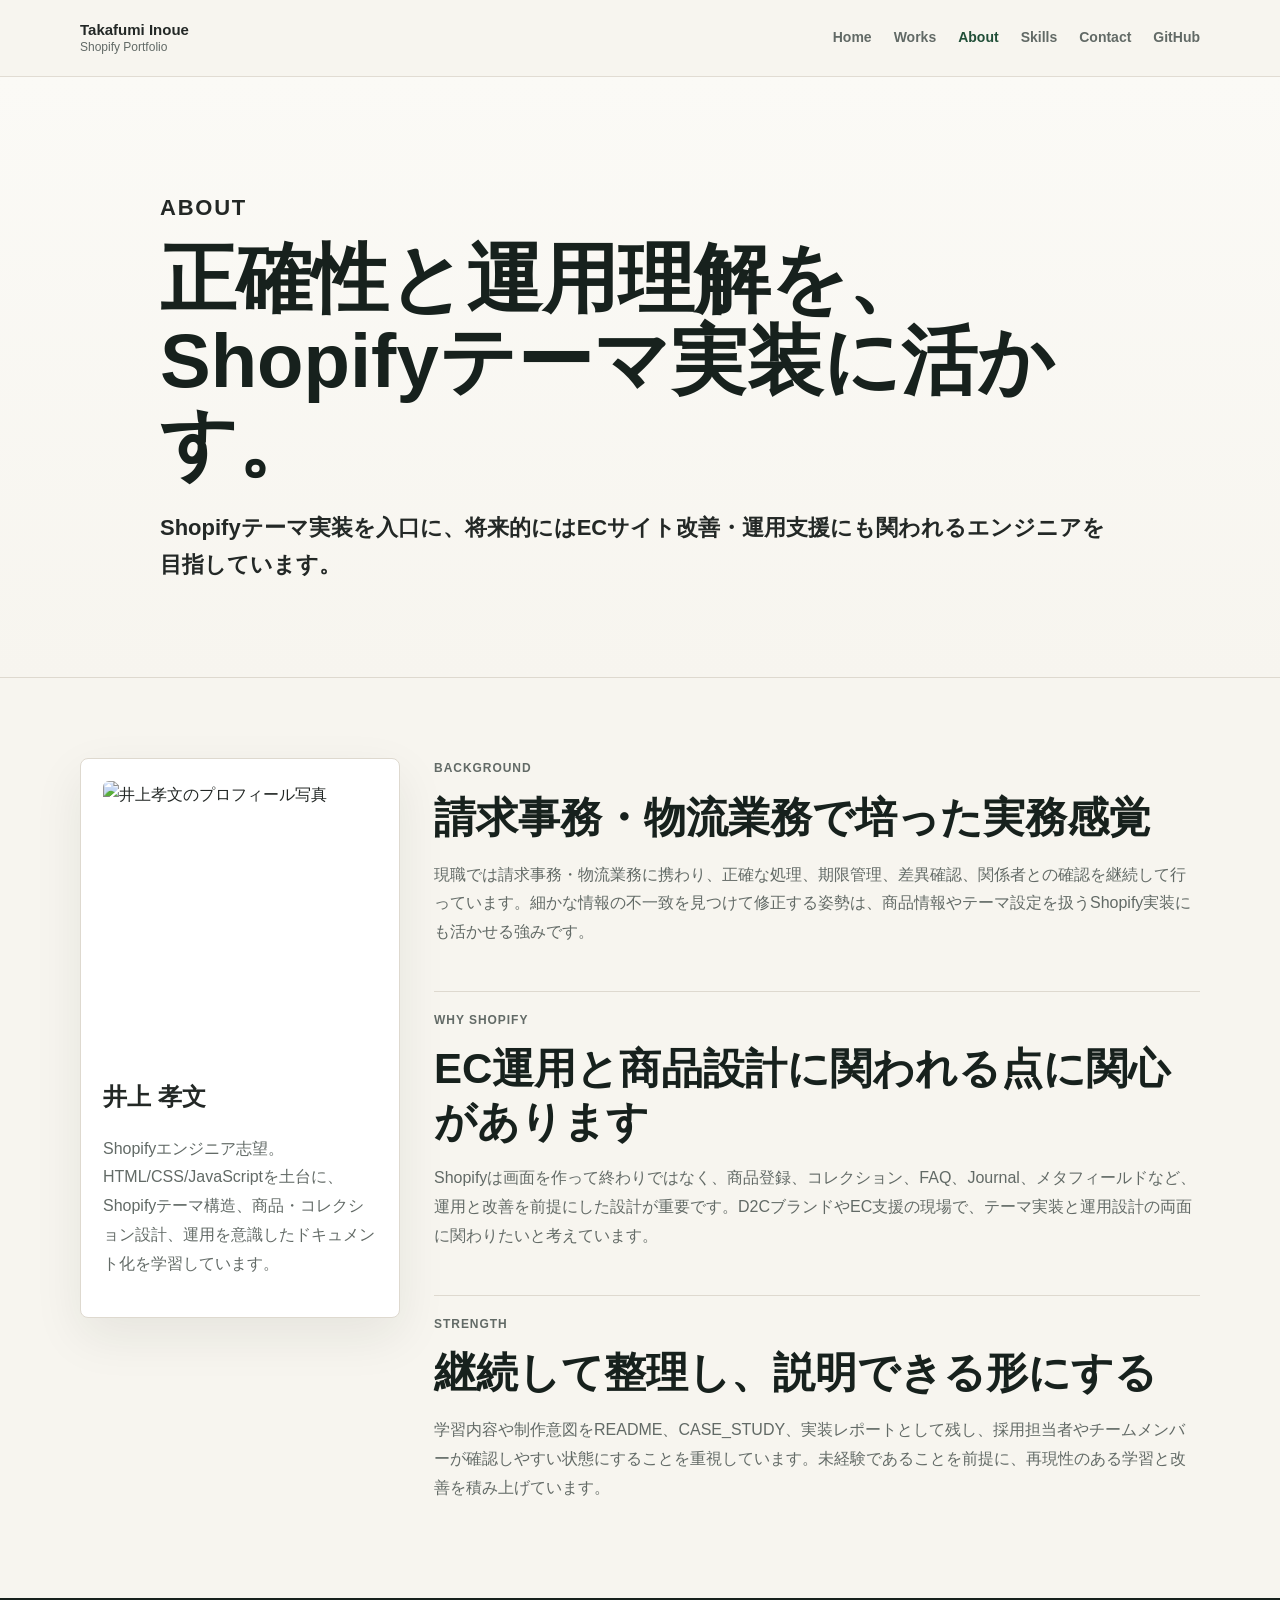
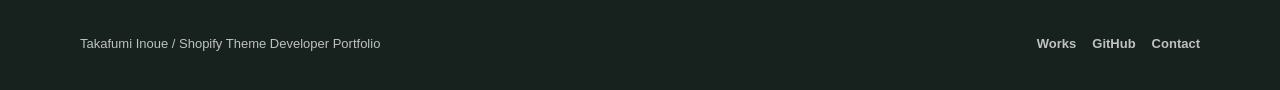
==== about.html @ 017310a5 "Renew portfolio for Shopify engineer career" ====
<!DOCTYPE html>
<html lang="ja">
<head>
  <meta charset="UTF-8">
  <meta name="viewport" content="width=device-width, initial-scale=1.0">
  <title>About | Takafumi Inoue / Shopify Portfolio</title>
  <meta name="description" content="Shopifyエンジニアを目指す井上孝文の経歴、強み、Shopifyを学ぶ理由を掲載しています。">
  <link rel="stylesheet" href="./css/reset.css">
  <link rel="stylesheet" href="./css/style.css">
</head>
<body>
  <header class="site-header">
    <div class="container header-inner">
      <a class="brand" href="./index.html"><span class="brand__name">Takafumi Inoue</span><span class="brand__label">Shopify Portfolio</span></a>
      <button class="nav-toggle" type="button" aria-controls="global-nav" aria-expanded="false"><span class="nav-toggle__line"></span><span class="nav-toggle__text">Menu</span></button>
      <nav class="global-nav" id="global-nav" aria-label="グローバルナビゲーション">
        <a href="./index.html">Home</a><a href="./index.html#works">Works</a><a href="./about.html" aria-current="page">About</a><a href="./skills.html">Skills</a><a href="./contact.html">Contact</a><a href="https://github.com/takafumi888/Portfolio" target="_blank" rel="noopener">GitHub</a>
      </nav>
    </div>
  </header>
  <main>
    <section class="page-hero">
      <div class="container">
        <p class="eyebrow">About</p>
        <h1>正確性と運用理解を、Shopifyテーマ実装に活かす。</h1>
        <p>Shopifyテーマ実装を入口に、将来的にはECサイト改善・運用支援にも関われるエンジニアを目指しています。</p>
      </div>
    </section>
    <section class="section">
      <div class="container about-layout">
        <div class="profile-card">
          <img src="./img/profile.jpeg" alt="井上孝文のプロフィール写真" loading="lazy">
          <h2>井上 孝文</h2>
          <p>Shopifyエンジニア志望。HTML/CSS/JavaScriptを土台に、Shopifyテーマ構造、商品・コレクション設計、運用を意識したドキュメント化を学習しています。</p>
        </div>
        <div class="story-list">
          <article>
            <p class="eyebrow">Background</p>
            <h2>請求事務・物流業務で培った実務感覚</h2>
            <p>現職では請求事務・物流業務に携わり、正確な処理、期限管理、差異確認、関係者との確認を継続して行っています。細かな情報の不一致を見つけて修正する姿勢は、商品情報やテーマ設定を扱うShopify実装にも活かせる強みです。</p>
          </article>
          <article>
            <p class="eyebrow">Why Shopify</p>
            <h2>EC運用と商品設計に関われる点に関心があります</h2>
            <p>Shopifyは画面を作って終わりではなく、商品登録、コレクション、FAQ、Journal、メタフィールドなど、運用と改善を前提にした設計が重要です。D2CブランドやEC支援の現場で、テーマ実装と運用設計の両面に関わりたいと考えています。</p>
          </article>
          <article>
            <p class="eyebrow">Strength</p>
            <h2>継続して整理し、説明できる形にする</h2>
            <p>学習内容や制作意図をREADME、CASE_STUDY、実装レポートとして残し、採用担当者やチームメンバーが確認しやすい状態にすることを重視しています。未経験であることを前提に、再現性のある学習と改善を積み上げています。</p>
          </article>
        </div>
      </div>
    </section>
  </main>
  <footer class="site-footer"><div class="container footer-inner"><p>Takafumi Inoue / Shopify Theme Developer Portfolio</p><nav><a href="./index.html#works">Works</a><a href="https://github.com/takafumi888/Portfolio" target="_blank" rel="noopener">GitHub</a><a href="./contact.html">Contact</a></nav></div></footer>
  <script src="./js/main.js"></script>
</body>
</html>
---- css/style.css ----
:root {
  --color-bg: #f7f5ef;
  --color-surface: #ffffff;
  --color-muted: #efede7;
  --color-border: #ded9cf;
  --color-text: #232826;
  --color-subtext: #626a66;
  --color-accent: #2f6f4e;
  --color-accent-dark: #214f38;
  --color-charcoal: #17211d;
  --shadow: 0 18px 50px rgba(23, 33, 29, 0.08);
}

* {
  box-sizing: border-box;
}

html {
  scroll-behavior: smooth;
}

body {
  margin: 0;
  background: var(--color-bg);
  color: var(--color-text);
  font-family: -apple-system, BlinkMacSystemFont, "Noto Sans JP", "Hiragino Kaku Gothic ProN", Meiryo, sans-serif;
  line-height: 1.8;
}

body.is-nav-open {
  overflow: hidden;
}

img {
  display: block;
  max-width: 100%;
}

a {
  color: inherit;
  text-decoration: none;
}

a:focus-visible,
button:focus-visible {
  outline: 3px solid rgba(47, 111, 78, 0.35);
  outline-offset: 4px;
}

code {
  display: inline-block;
  padding: 0.12em 0.48em;
  border-radius: 999px;
  background: #e6f0e8;
  color: var(--color-accent-dark);
  font-family: ui-monospace, SFMono-Regular, Menlo, Consolas, monospace;
  font-size: 0.92em;
}

.container {
  width: min(1120px, calc(100% - 40px));
  margin-inline: auto;
}

.site-header {
  position: sticky;
  top: 0;
  z-index: 20;
  border-bottom: 1px solid rgba(222, 217, 207, 0.88);
  background: rgba(247, 245, 239, 0.92);
  backdrop-filter: blur(14px);
}

.header-inner {
  display: flex;
  align-items: center;
  justify-content: space-between;
  min-height: 76px;
  gap: 24px;
}

.brand {
  display: grid;
  gap: 1px;
}

.brand__name {
  font-size: 15px;
  font-weight: 700;
  line-height: 1.2;
}

.brand__label {
  color: var(--color-subtext);
  font-size: 12px;
  line-height: 1.2;
}

.global-nav {
  display: flex;
  align-items: center;
  gap: 22px;
  color: var(--color-subtext);
  font-size: 14px;
  font-weight: 600;
}

.global-nav a {
  padding-block: 8px;
}

.global-nav a:hover,
.global-nav a[aria-current="page"] {
  color: var(--color-accent-dark);
}

.nav-toggle {
  display: none;
}

.hero {
  padding: 96px 0 80px;
}

.hero__inner,
.project-hero__inner,
.split {
  display: grid;
  grid-template-columns: minmax(0, 1.1fr) minmax(320px, 0.9fr);
  align-items: center;
  gap: 56px;
}

.hero h1,
.page-hero h1,
.project-hero h1 {
  margin: 0;
  color: var(--color-charcoal);
  font-size: clamp(40px, 7vw, 76px);
  line-height: 1.08;
  letter-spacing: 0;
}

.hero__lead,
.page-hero p,
.project-hero p {
  margin-top: 24px;
  color: var(--color-text);
  font-size: clamp(18px, 2vw, 22px);
  font-weight: 700;
  line-height: 1.7;
}

.hero__text {
  max-width: 720px;
  margin-top: 18px;
  color: var(--color-subtext);
}

.eyebrow {
  margin: 0 0 12px;
  color: var(--color-accent);
  font-size: 12px;
  font-weight: 800;
  letter-spacing: 0.08em;
  text-transform: uppercase;
}

.button-row {
  display: flex;
  flex-wrap: wrap;
  gap: 12px;
  margin-top: 30px;
}

.button {
  display: inline-flex;
  align-items: center;
  justify-content: center;
  min-height: 48px;
  padding: 12px 20px;
  border: 1px solid var(--color-accent);
  border-radius: 6px;
  font-size: 14px;
  font-weight: 700;
  line-height: 1.2;
}

.button--primary {
  background: var(--color-accent);
  color: #fff;
}

.button--primary:hover {
  background: var(--color-accent-dark);
}

.button--secondary {
  background: transparent;
  color: var(--color-accent-dark);
}

.button--secondary:hover {
  background: #e8f0ea;
}

.hero__panel,
.project-meta,
.profile-card,
.content-panel,
.skill-card,
.contact-card {
  border: 1px solid var(--color-border);
  border-radius: 8px;
  background: var(--color-surface);
  box-shadow: var(--shadow);
}

.hero__panel {
  padding: 28px;
}

.fact-list,
.project-meta,
.mini-meta {
  margin: 0;
}

.fact-list div,
.project-meta div,
.mini-meta div {
  display: grid;
  gap: 4px;
  padding: 18px 0;
  border-bottom: 1px solid var(--color-border);
}

.fact-list div:first-child,
.project-meta div:first-child {
  padding-top: 0;
}

.fact-list div:last-child,
.project-meta div:last-child,
.mini-meta div:last-child {
  padding-bottom: 0;
  border-bottom: 0;
}

dt {
  color: var(--color-subtext);
  font-size: 12px;
  font-weight: 800;
  letter-spacing: 0.06em;
  text-transform: uppercase;
}

dd {
  margin: 0;
  font-weight: 700;
  overflow-wrap: anywhere;
}

.section {
  padding: 80px 0;
}

.section--muted {
  background: var(--color-muted);
}

.section > .container {
  max-width: 1120px;
}

.section-heading {
  max-width: 720px;
  margin-bottom: 34px;
}

.section-heading h2,
.split h2,
.content-panel h2,
.skill-card h2,
.contact-cta h2,
.story-list h2 {
  margin: 0;
  color: var(--color-charcoal);
  font-size: clamp(28px, 4vw, 42px);
  line-height: 1.25;
  letter-spacing: 0;
}

.section-heading p,
.split p,
.content-panel p,
.story-list p {
  color: var(--color-subtext);
}

.work-grid {
  display: grid;
  grid-template-columns: repeat(3, minmax(0, 1fr));
  gap: 22px;
}

.work-card {
  display: flex;
  min-width: 0;
  flex-direction: column;
  overflow: hidden;
  border: 1px solid var(--color-border);
  border-radius: 8px;
  background: var(--color-surface);
  box-shadow: var(--shadow);
}

.work-card img {
  aspect-ratio: 4 / 3;
  width: 100%;
  object-fit: cover;
  background: var(--color-muted);
}

.work-card__body {
  display: flex;
  flex: 1;
  flex-direction: column;
  padding: 22px;
}

.tag {
  margin: 0 0 8px;
  color: var(--color-accent);
  font-size: 12px;
  font-weight: 800;
}

.work-card h3,
.focus-grid h3,
.skill-preview h3,
.contact-card span {
  margin: 0;
  color: var(--color-charcoal);
  font-size: 20px;
  line-height: 1.35;
}

.work-card p {
  color: var(--color-subtext);
}

.mini-meta {
  margin-top: auto;
  padding-top: 10px;
}

.mini-meta div {
  grid-template-columns: 92px 1fr;
  padding: 8px 0;
}

.tag-list {
  display: flex;
  flex-wrap: wrap;
  gap: 8px;
  margin-top: 16px;
}

.tag-list span {
  border: 1px solid #cfdcd2;
  border-radius: 999px;
  padding: 4px 10px;
  color: var(--color-accent-dark);
  font-size: 12px;
  font-weight: 700;
}

.card-actions {
  display: flex;
  gap: 12px;
  margin-top: 18px;
  padding-top: 18px;
  border-top: 1px solid var(--color-border);
}

.card-actions a,
.text-link {
  color: var(--color-accent-dark);
  font-weight: 800;
  text-decoration: underline;
  text-underline-offset: 4px;
}

.focus-grid,
.skill-preview,
.contact-grid {
  display: grid;
  grid-template-columns: repeat(3, minmax(0, 1fr));
  gap: 18px;
}

.focus-grid article,
.skill-preview div {
  min-width: 0;
  border: 1px solid var(--color-border);
  border-radius: 8px;
  background: var(--color-surface);
  padding: 22px;
}

.focus-grid p,
.skill-preview p {
  margin-bottom: 0;
  color: var(--color-subtext);
  overflow-wrap: anywhere;
}

.skills-overview .split {
  grid-template-columns: minmax(320px, 0.9fr) minmax(480px, 1.1fr);
  align-items: center;
}

.skills-overview .split > * {
  min-width: 0;
}

.skills-overview .skill-preview {
  width: 100%;
  max-width: 100%;
  grid-template-columns: repeat(2, minmax(220px, 1fr));
  align-items: stretch;
  gap: 20px;
}

.skills-overview .skill-preview div {
  display: grid;
  align-content: start;
  gap: 10px;
  min-height: 150px;
  padding: 24px;
}

.skills-overview .skill-preview h3 {
  font-size: 19px;
}

.skills-overview .skill-preview p {
  margin-top: 0;
  line-height: 1.7;
}

.page-hero,
.project-hero {
  padding: 88px 0 72px;
  border-bottom: 1px solid var(--color-border);
  background: linear-gradient(180deg, #fbfaf6 0%, var(--color-bg) 100%);
}

.page-hero .container {
  max-width: 960px;
}

.about-layout {
  display: grid;
  grid-template-columns: 320px minmax(0, 1fr);
  align-items: start;
  gap: 34px;
}

.profile-card {
  padding: 22px;
}

.profile-card img {
  aspect-ratio: 1 / 1;
  width: 100%;
  border-radius: 6px;
  object-fit: cover;
}

.profile-card h2 {
  margin: 20px 0 8px;
}

.profile-card p {
  color: var(--color-subtext);
}

.story-list {
  display: grid;
  gap: 18px;
}

.story-list article {
  border-bottom: 1px solid var(--color-border);
  padding-bottom: 28px;
}

.story-list article:last-child {
  border-bottom: 0;
  padding-bottom: 0;
}

.skill-grid,
.project-layout {
  display: grid;
  grid-template-columns: repeat(2, minmax(0, 1fr));
  gap: 20px;
}

.skill-card,
.content-panel {
  padding: 28px;
}

.check-list {
  display: grid;
  gap: 10px;
  margin: 18px 0 0;
  padding: 0;
  list-style: none;
}

.check-list li {
  position: relative;
  padding-left: 24px;
  color: var(--color-subtext);
}

.check-list li::before {
  position: absolute;
  top: 0.78em;
  left: 0;
  width: 8px;
  height: 8px;
  border-radius: 50%;
  background: var(--color-accent);
  content: "";
}

.project-meta {
  padding: 26px;
}

.project-meta a {
  color: var(--color-accent-dark);
  text-decoration: underline;
  text-underline-offset: 4px;
  overflow-wrap: anywhere;
}

.content-panel--wide {
  grid-column: 1 / -1;
}

.project-shot {
  width: 100%;
  max-height: 620px;
  border-radius: 6px;
  object-fit: cover;
  object-position: top;
  border: 1px solid var(--color-border);
  background: var(--color-muted);
}

.contact-grid {
  grid-template-columns: repeat(2, minmax(0, 1fr));
}

.contact-card {
  display: grid;
  gap: 8px;
  padding: 24px;
}

.contact-card:hover {
  border-color: rgba(47, 111, 78, 0.45);
}

.contact-card span {
  font-weight: 800;
}

.contact-card strong {
  color: var(--color-subtext);
  overflow-wrap: anywhere;
}

.contact-cta {
  background: var(--color-charcoal);
  color: #fff;
}

.contact-cta h2 {
  color: #fff;
}

.contact-cta .eyebrow {
  color: #8ec5a3;
}

.contact-cta__inner {
  max-width: 920px;
}

.site-footer {
  padding: 34px 0;
  background: var(--color-charcoal);
  color: rgba(255, 255, 255, 0.72);
}

.footer-inner {
  display: flex;
  align-items: center;
  justify-content: space-between;
  gap: 20px;
}

.site-footer p {
  margin: 0;
  font-size: 13px;
}

.site-footer nav {
  display: flex;
  flex-wrap: wrap;
  gap: 16px;
  font-size: 13px;
  font-weight: 700;
}

.site-footer a:hover {
  color: #fff;
}

@media (max-width: 900px) {
  .nav-toggle {
    display: inline-flex;
    align-items: center;
    gap: 8px;
    min-height: 42px;
    border: 1px solid var(--color-border);
    border-radius: 6px;
    background: var(--color-surface);
    color: var(--color-text);
    font-weight: 700;
  }

  .nav-toggle__line,
  .nav-toggle__line::before,
  .nav-toggle__line::after {
    display: block;
    width: 18px;
    height: 2px;
    background: var(--color-text);
    content: "";
  }

  .nav-toggle__line {
    position: relative;
  }

  .nav-toggle__line::before,
  .nav-toggle__line::after {
    position: absolute;
    left: 0;
  }

  .nav-toggle__line::before {
    top: -6px;
  }

  .nav-toggle__line::after {
    top: 6px;
  }

  .global-nav {
    position: fixed;
    inset: 76px 0 auto;
    display: none;
    flex-direction: column;
    align-items: stretch;
    gap: 0;
    border-bottom: 1px solid var(--color-border);
    background: var(--color-bg);
    padding: 12px 20px 24px;
  }

  .global-nav.is-open {
    display: flex;
  }

  .global-nav a {
    border-bottom: 1px solid var(--color-border);
    padding: 14px 0;
  }

  .hero__inner,
  .project-hero__inner,
  .split,
  .about-layout {
    grid-template-columns: 1fr;
    gap: 32px;
  }

  .skills-overview .split {
    grid-template-columns: 1fr;
    align-items: start;
  }

  .work-grid,
  .focus-grid,
  .skill-preview {
    grid-template-columns: repeat(2, minmax(0, 1fr));
  }

  .skills-overview .skill-preview {
    grid-template-columns: repeat(2, minmax(220px, 1fr));
  }
}

@media (max-width: 640px) {
  .container {
    width: min(100% - 28px, 1120px);
  }

  .header-inner {
    min-height: 68px;
  }

  .brand__name {
    font-size: 14px;
  }

  .global-nav {
    inset: 68px 0 auto;
  }

  .hero,
  .page-hero,
  .project-hero {
    padding: 56px 0;
  }

  .section {
    padding: 56px 0;
  }

  .hero h1,
  .page-hero h1,
  .project-hero h1 {
    font-size: 38px;
  }

  .button-row,
  .card-actions {
    flex-direction: column;
  }

  .button {
    width: 100%;
  }

  .work-grid,
  .focus-grid,
  .skill-preview,
  .skill-grid,
  .project-layout,
  .contact-grid {
    grid-template-columns: 1fr;
  }

  .skills-overview .skill-preview {
    grid-template-columns: 1fr;
    gap: 16px;
  }

  .skills-overview .skill-preview div {
    min-height: 0;
    padding: 20px;
  }

  .mini-meta div {
    grid-template-columns: 1fr;
  }

  .content-panel,
  .skill-card,
  .profile-card,
  .hero__panel,
  .project-meta {
    padding: 20px;
  }

  .footer-inner {
    align-items: flex-start;
    flex-direction: column;
  }
}
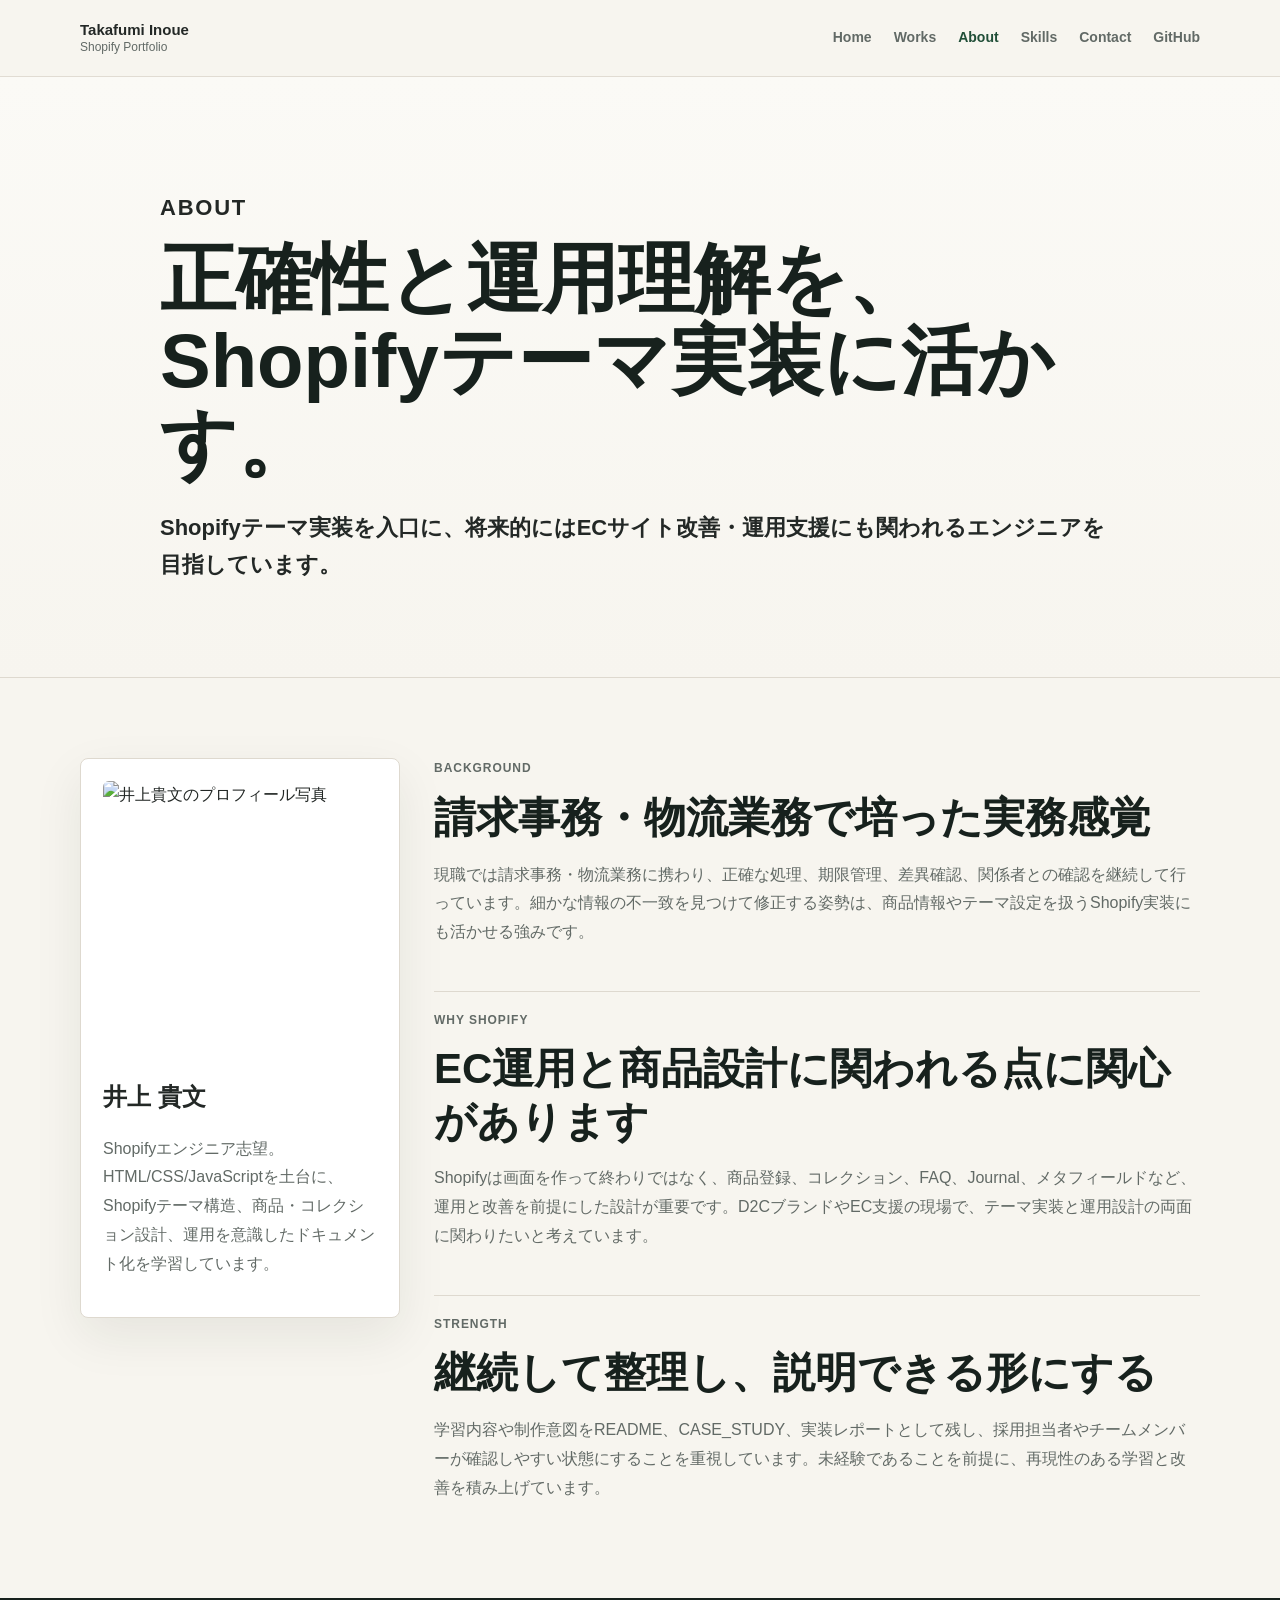
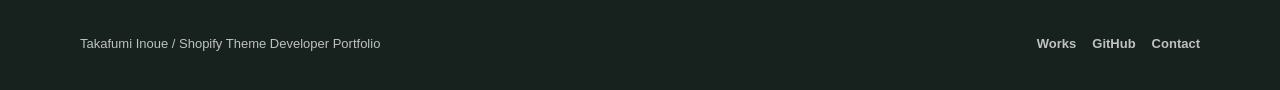
==== commit 96607ad0: "Update about and contact pages" ====
--- a/about.html
+++ b/about.html
@@ -29,8 +29,8 @@
     <section class="section">
       <div class="container about-layout">
         <div class="profile-card">
-          <img src="./img/profile.jpeg" alt="井上孝文のプロフィール写真" loading="lazy">
-          <h2>井上 孝文</h2>
+          <img src="./img/profile.jpeg" alt="井上貴文のプロフィール写真" loading="lazy">
+          <h2>井上 貴文</h2>
           <p>Shopifyエンジニア志望。HTML/CSS/JavaScriptを土台に、Shopifyテーマ構造、商品・コレクション設計、運用を意識したドキュメント化を学習しています。</p>
         </div>
         <div class="story-list">
